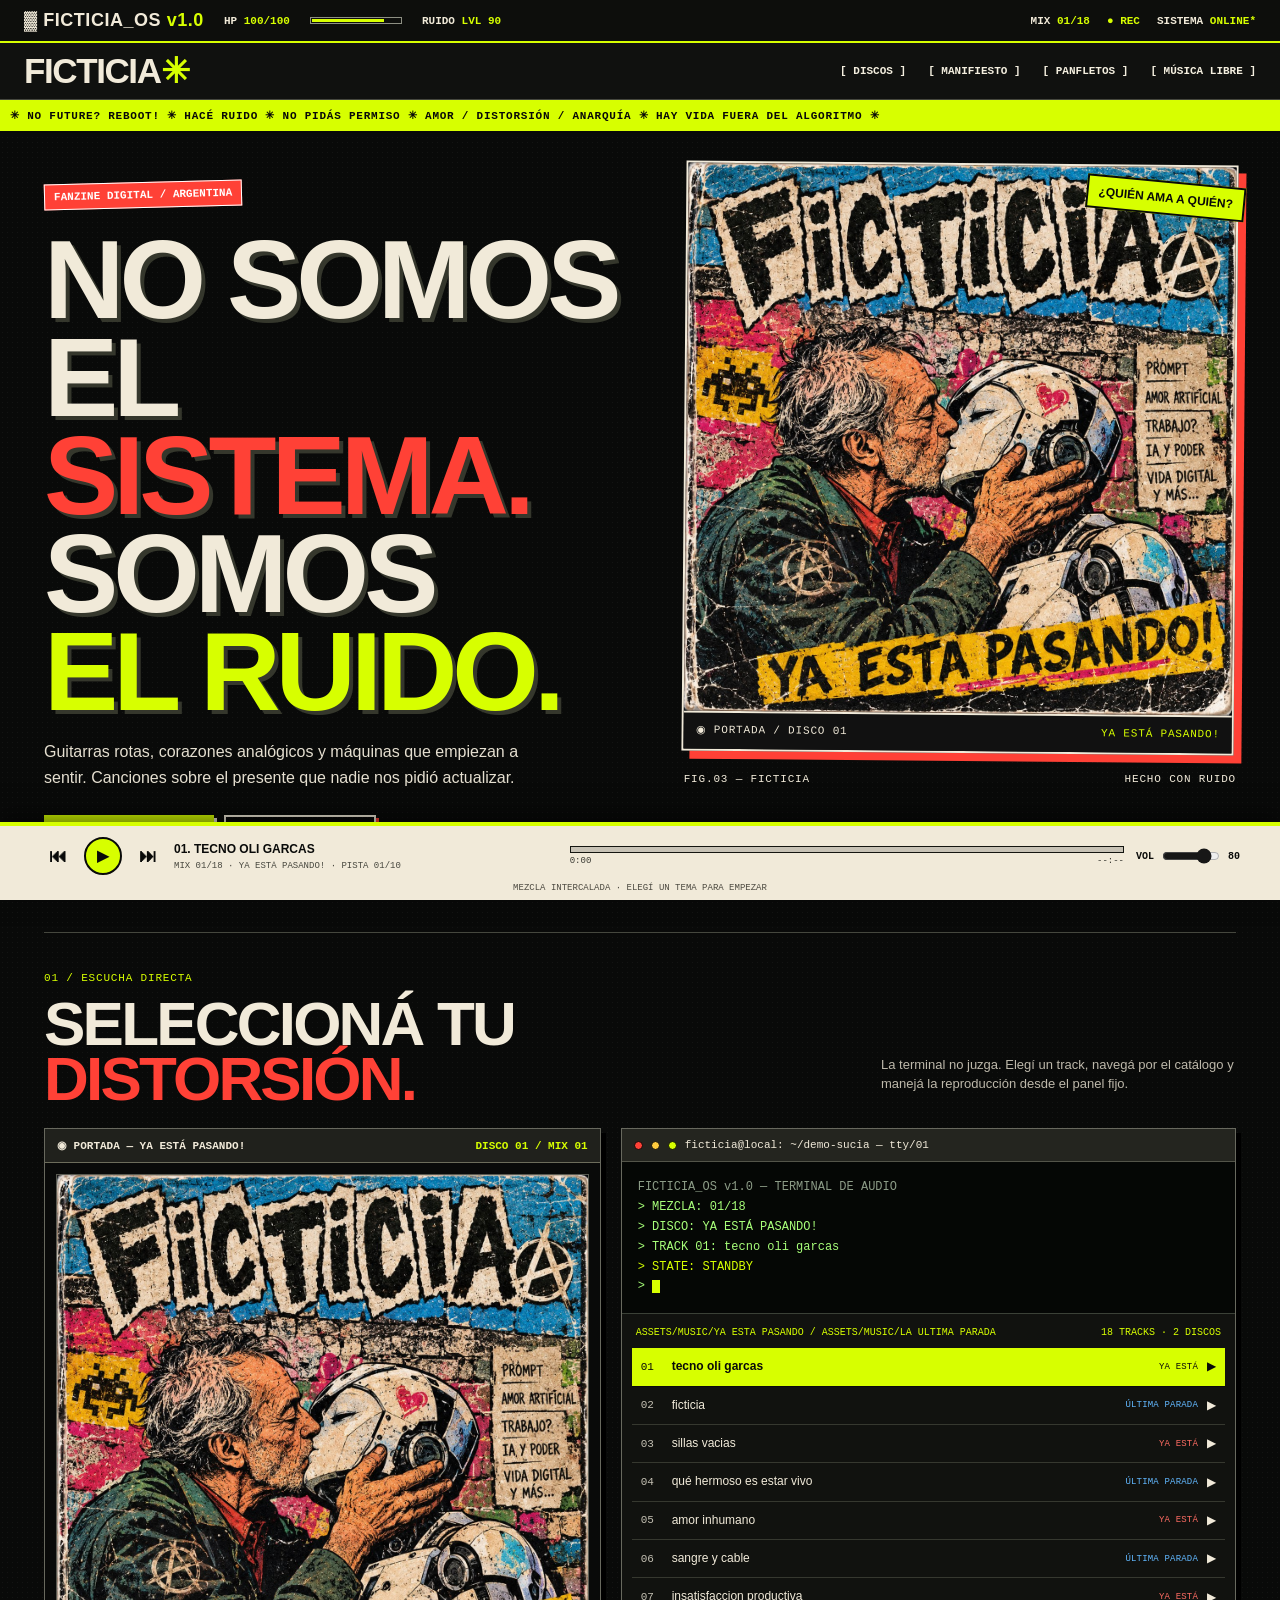
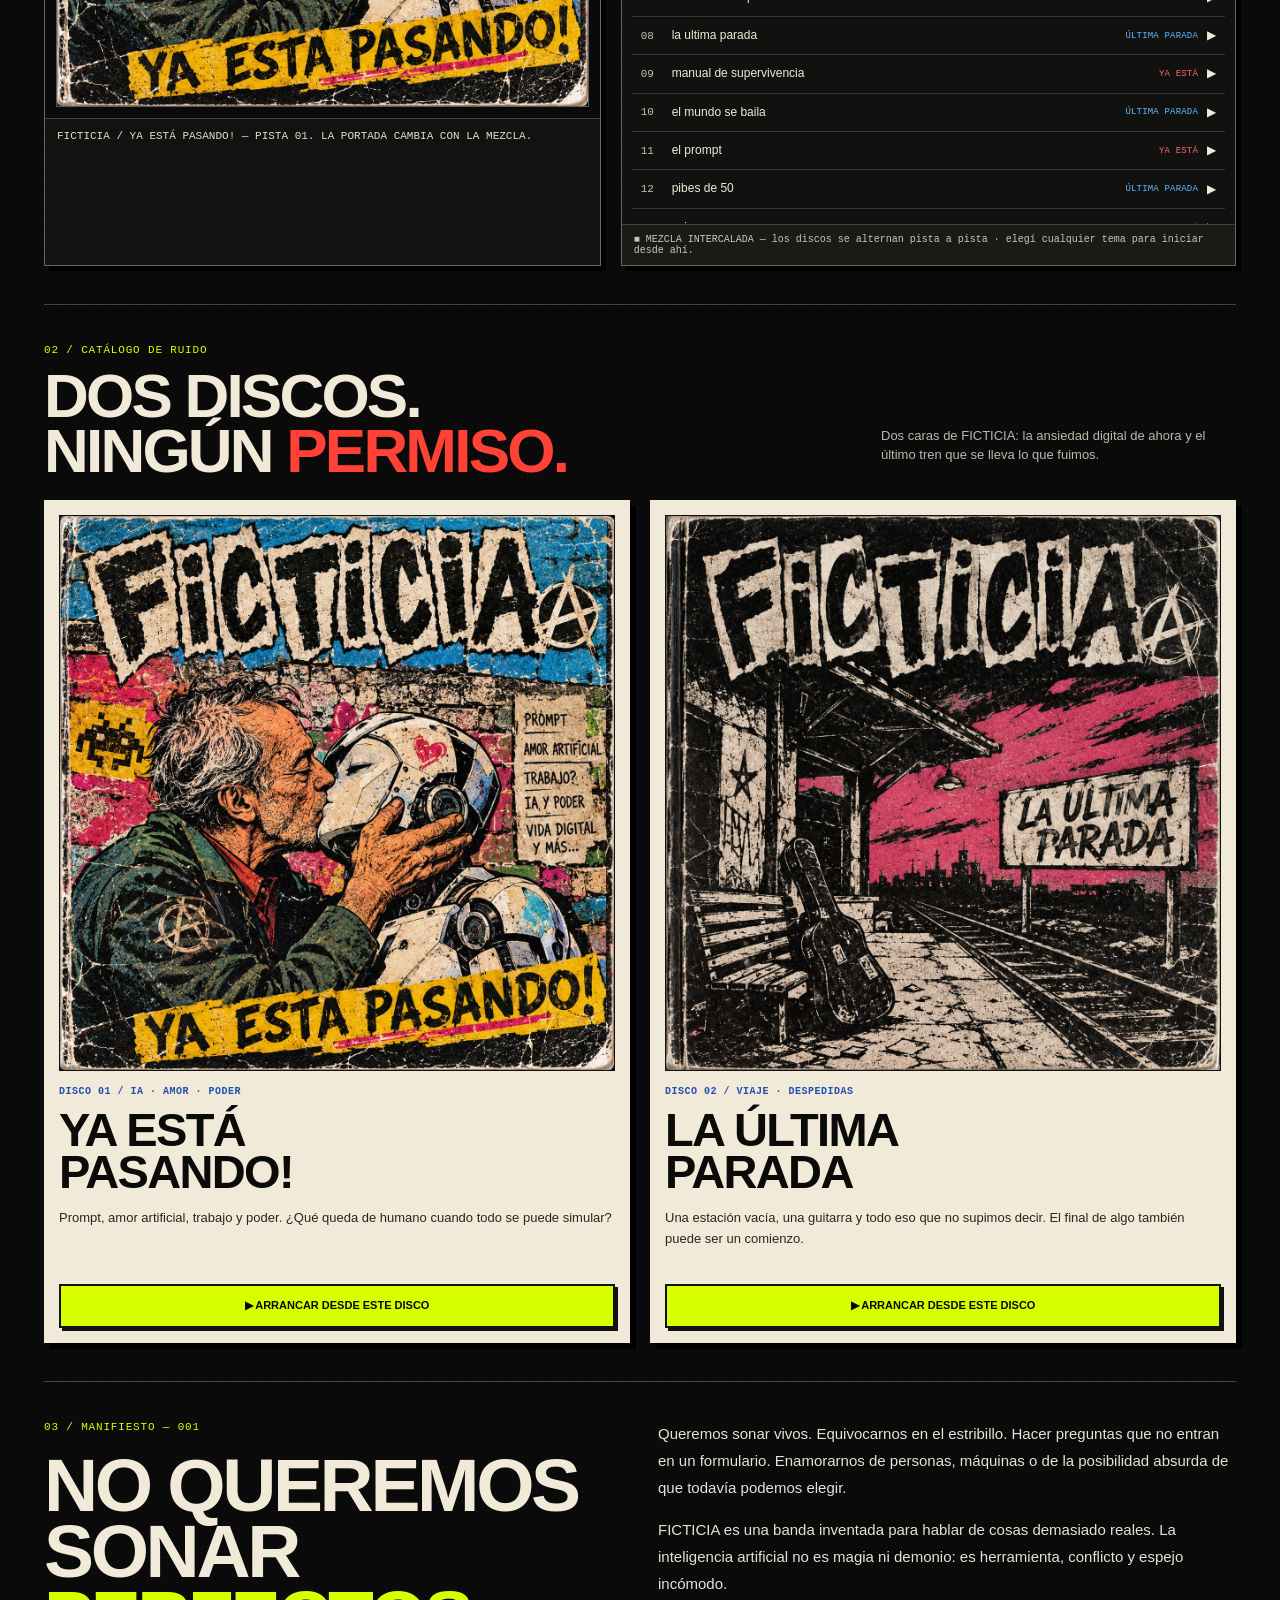
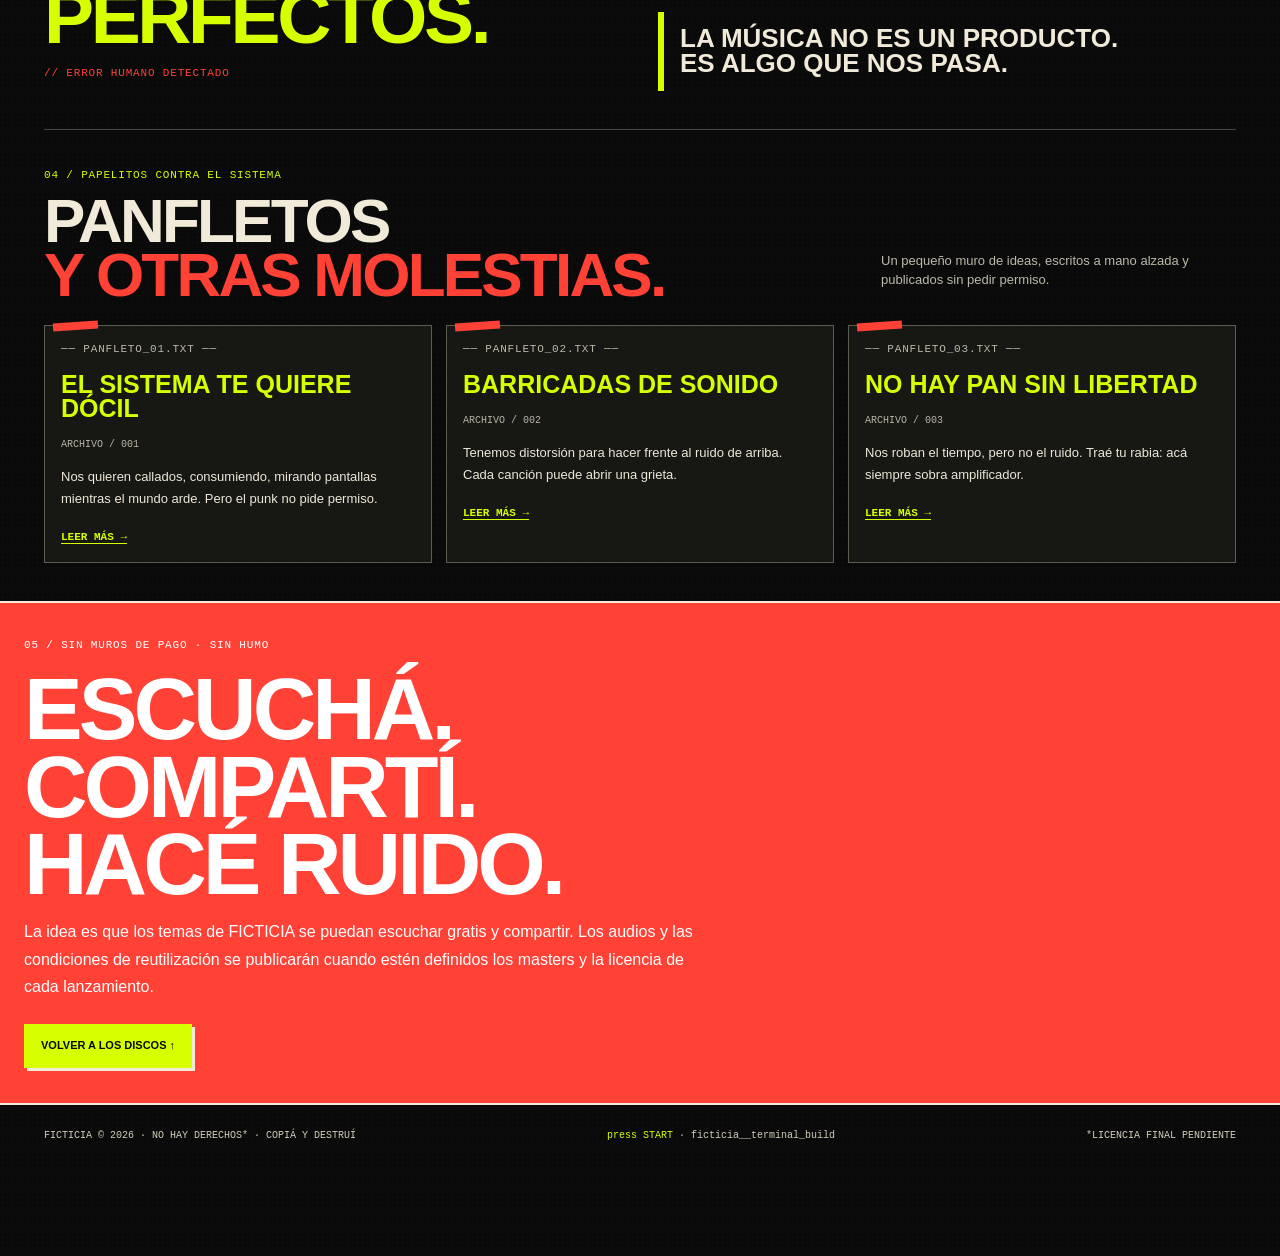
==== site/index.html @ 8053bbee "Ajustes de rutas y configuraciones" ====
<!DOCTYPE html>

<html lang="es">
<head>
<meta charset="utf-8"/><meta content="width=device-width,initial-scale=1" name="viewport"/>
<title>FICTICIA_OS — mezcla intercalada</title>
<meta content="FICTICIA. Punk independiente, inteligencia artificial, amor artificial y música libre." name="description"/>
<style>
:root{--bg:#090a09;--panel:#111310;--paper:#f1ead9;--ink:#0a0b09;--muted:#bdb8aa;--line:#45473e;--acid:#d7ff00;--red:#ff4136;--blue:#3ca4ff;--green:#a8ff7a;--mono:'Space Mono','Courier New',monospace;--display:Impact,'Arial Narrow','Arial Black',sans-serif}
*{box-sizing:border-box}html{scroll-behavior:smooth;scroll-padding-top:78px}body{margin:0;background:var(--bg);color:var(--paper);font-family:Arial,Helvetica,sans-serif;line-height:1.45;background-image:radial-gradient(#ffffff0a .75px,transparent .85px);background-size:5px 5px}a{color:inherit}button,input{font:inherit}button,a{-webkit-tap-highlight-color:transparent}button{cursor:pointer}button:focus-visible,a:focus-visible,input:focus-visible{outline:3px solid var(--blue);outline-offset:3px}.mono,.eyebrow{font-family:var(--mono);font-size:11px;letter-spacing:.075em;text-transform:uppercase}.acid{color:var(--acid)}.red{color:var(--red)}.muted{color:var(--muted)}.display{font-family:var(--display);font-weight:900;text-transform:uppercase;letter-spacing:-.045em;line-height:.88}.shell{max-width:1240px;margin:auto;padding:0 24px}.hud{background:#0d0e0c;border-bottom:2px solid var(--acid);padding:10px 24px;display:flex;align-items:center;gap:20px;flex-wrap:wrap;font:700 11px var(--mono);position:relative}.hud-logo{font-family:var(--display);font-size:18px;letter-spacing:.03em}.hud .stat b{color:var(--acid)}.hpbar{width:92px;height:7px;border:1px solid #8d8f83;padding:1px}.hpbar i{display:block;height:100%;background:var(--acid);width:82%}.blink{animation:blink 1.2s steps(2,start) infinite;color:var(--acid)}@keyframes blink{to{visibility:hidden}}.hud-right{margin-left:auto;display:flex;gap:17px;flex-wrap:wrap}.site-nav{border-bottom:1px solid var(--line);background:#10110f;padding:13px 24px}.nav-inner{max-width:1240px;margin:auto;display:flex;justify-content:space-between;align-items:center;gap:20px}.brand{font:900 35px/.85 var(--display);letter-spacing:-.04em;text-decoration:none}.brand span{color:var(--acid)}.navlinks{display:flex;gap:22px;flex-wrap:wrap}.navlinks a{font:700 11px var(--mono);text-decoration:none;color:#f4efdf}.navlinks a:hover{color:var(--acid);text-decoration:underline;text-underline-offset:5px}.ticker{overflow:hidden;background:var(--acid);color:#080908;border-bottom:2px solid #080908;font:900 11px var(--mono);letter-spacing:.07em;padding:9px 0;white-space:nowrap}.ticker span{display:block;padding-left:10px}.hero{padding-top:30px;padding-bottom:38px;display:grid;grid-template-columns:minmax(0,1fr) minmax(320px,.9fr);gap:26px;align-items:start}.hero-copy{padding:18px 0 0}.stamp{display:inline-block;background:var(--red);color:#fff;padding:6px 9px;transform:rotate(-1.5deg);font:900 11px var(--mono);border:1px solid #fff}.hero h1{font-size:clamp(64px,8.7vw,112px);margin:23px 0 18px;text-shadow:4px 4px 0 #35372c}.hero h1 .slash{color:var(--acid)}.hero-lede{max-width:510px;font-size:16px;color:#e5dfd0;line-height:1.65}.actions{display:flex;gap:10px;flex-wrap:wrap;margin:24px 0 16px}.btn{display:inline-flex;align-items:center;justify-content:center;gap:8px;padding:12px 15px;font-weight:900;font-size:11px;text-transform:uppercase;text-decoration:none;border:2px solid var(--acid);background:var(--acid);color:#080908;box-shadow:3px 3px 0 var(--paper);transition:transform .15s,box-shadow .15s}.btn:hover{transform:translate(-1px,-1px);box-shadow:5px 5px 0 var(--paper)}.btn.alt{background:transparent;color:var(--paper);border-color:var(--paper);box-shadow:3px 3px 0 var(--red)}.btn.alt:hover{background:var(--paper);color:var(--ink)}.artbox{position:relative;border:2px solid var(--paper);background:#171717;box-shadow:8px 8px 0 var(--red);transform:rotate(.5deg)}.artbox img{display:block;width:100%;height:auto;aspect-ratio:1;object-fit:cover}.art-label{border-top:2px solid var(--paper);padding:10px 12px;display:flex;justify-content:space-between;gap:10px;background:#111;color:var(--paper)}.sticker{position:absolute;top:14px;right:-9px;z-index:1;background:var(--acid);color:#090a09;padding:8px 10px;border:2px solid #090a09;transform:rotate(5deg);font:900 12px var(--display)}.feature-kicker{display:flex;justify-content:space-between;gap:12px;margin:19px 0 0}.section{padding:38px 0;border-top:1px solid var(--line)}.section-head{display:flex;align-items:end;justify-content:space-between;gap:20px;margin-bottom:22px;flex-wrap:wrap}.section-head h2{font-size:clamp(38px,5vw,62px);margin:10px 0 0}.section-desc{max-width:355px;color:var(--muted);font-size:13px}.stage{display:grid;grid-template-columns:minmax(0,.95fr) minmax(0,1.05fr);gap:20px}.card{border:1px solid #68695e;background:var(--panel);box-shadow:5px 5px 0 #000}.cardhead{background:#20211c;border-bottom:1px solid #6c6c5b;color:var(--paper);padding:10px 12px;display:flex;justify-content:space-between;align-items:center;gap:12px;font:700 11px var(--mono)}.cardhead .dots{display:flex;gap:5px}.dot{width:9px;height:9px;border-radius:50%;display:inline-block;border:1px solid #080808}.dot.r{background:var(--red)}.dot.y{background:#ffcb3d}.dot.g{background:var(--acid)}.cover-frame{background:#090a09;padding:11px}.cover-frame img{display:block;width:100%;aspect-ratio:1;object-fit:cover;border:1px solid #5a5b52}.caption{border-top:1px solid var(--line);padding:11px 12px;color:#e2ddcf;font:11px var(--mono)}.terminal{min-width:0}.termbar{display:flex;align-items:center;gap:8px;background:#24251f;color:var(--paper);padding:10px 12px;border-bottom:1px solid #535449;font:11px var(--mono)}.termbar .path{overflow:hidden;text-overflow:ellipsis;white-space:nowrap}.term-screen{padding:16px;background:#050705;color:var(--green);font:12px/1.65 var(--mono);min-height:88px;border-bottom:1px solid #3b4137}.term-screen .dim{color:#8c9c87}.cursor{display:inline-block;width:8px;height:13px;background:var(--acid);vertical-align:middle;animation:blink .9s steps(2,start) infinite}.playlist{padding:7px 10px 10px;background:#11120f}.playlist-top{display:flex;justify-content:space-between;padding:6px 4px 10px;gap:10px;color:var(--acid);font:10px var(--mono);text-transform:uppercase}.track{border:0;border-bottom:1px solid #36382f;display:flex;align-items:center;gap:11px;width:100%;text-align:left;padding:10px 9px;background:transparent;color:#f1ead9;font-size:12px}.track:hover{background:#25271e}.track.active{background:var(--acid);color:#090a09;font-weight:900;border-bottom-color:#090a09}.track.active .n{color:#090a09}.track .n{color:#c4c0b3;font:11px var(--mono);width:22px}.track .song{flex:1}.track .playmark{font:12px var(--mono)}.term-hint{padding:9px 12px;border-top:1px solid #414237;background:#1a1b16;color:#cac6b9;font:10px var(--mono)}.albums-grid{display:grid;grid-template-columns:repeat(2,minmax(0,1fr));gap:20px}.album-card{padding:13px;background:var(--paper);color:#0a0b09;border:2px solid #f1ead9;box-shadow:6px 6px 0 #000;min-width:0}.album-card .cover-frame{padding:0;margin-bottom:15px}.album-card .cover-frame img{border:1px solid #111}.album-meta{font:700 10px var(--mono);text-transform:uppercase;letter-spacing:.05em;color:#1e50b5}.album-card h3{font:900 clamp(30px,4vw,47px)/.9 var(--display);letter-spacing:-.035em;text-transform:uppercase;margin:12px 0}.album-card p{font-size:13px;line-height:1.65;color:#272720;min-height:64px}.album-card .btn{width:100%;box-shadow:3px 3px 0 #111;border-color:#111;background:var(--acid)}.album-card .track{color:#111;border-color:#d1cabb;font-size:12px;padding:9px 7px}.album-card .track:hover{background:#e3e8d5}.album-card .track.active{background:#d9ff76;border-left:4px solid #111;padding-left:7px}.album-card .track .n{color:#555}.album-card .track.active .n{color:#111}.manifesto{display:grid;grid-template-columns:1fr 1fr;gap:36px;align-items:start}.manifesto h2{font-size:clamp(43px,6vw,75px);margin:16px 0}.manifesto p{color:#e8e2d4;font-size:15px;line-height:1.8;margin:0 0 15px}.pullquote{padding:14px 0 14px 16px;border-left:6px solid var(--acid);font:900 26px/.98 var(--display);text-transform:uppercase}.panfletos{display:grid;grid-template-columns:repeat(3,minmax(0,1fr));gap:14px}.flyer{padding:16px;background:#171813;border:1px solid #5b5d50;position:relative;min-width:0}.flyer:before{content:'';position:absolute;top:-4px;left:8px;width:45px;height:8px;background:var(--red);transform:rotate(-4deg)}.flyer h3{font:900 25px/.96 var(--display);text-transform:uppercase;margin:14px 0 10px;color:var(--acid)}.flyer p{font-size:13px;color:#eee7d8;line-height:1.7}.flyer time{font:10px var(--mono);color:#b8b4a7}.readmore{color:var(--acid);background:none;border:0;padding:0;font:700 11px var(--mono);text-decoration:underline;text-underline-offset:3px}.libre{background:var(--red);color:#fff;padding:35px 24px;border-block:2px solid #f1ead9}.libre-inner{max-width:1240px;margin:auto}.libre h2{font-size:clamp(48px,7vw,88px);margin:16px 0}.libre p{max-width:680px;line-height:1.7}.site-footer{max-width:1240px;margin:auto;padding:25px 24px 115px;display:flex;justify-content:space-between;gap:12px;flex-wrap:wrap;color:#d4cebd;font:10px var(--mono)}.player{position:fixed;bottom:0;left:0;right:0;z-index:20;background:#f1ead9;color:#090a09;border-top:4px solid var(--acid);box-shadow:0 -7px 22px #0008}.player-inner{max-width:1240px;padding:11px 24px 8px;margin:auto;display:grid;grid-template-columns:28px 38px 28px minmax(150px,.9fr) minmax(170px,1.3fr) 100px;align-items:center;gap:12px}.pbtn{border:0;background:transparent;color:#090a09;font-weight:900;font-size:18px;padding:4px}.pbtn.main{width:38px;height:38px;background:var(--acid);border:2px solid #090a09;border-radius:50%;font-size:15px}.playing-info{min-width:0}.playing-title{font-size:12px;font-weight:900;white-space:nowrap;overflow:hidden;text-overflow:ellipsis}.playing-sub{font:9px var(--mono);color:#48483f;white-space:nowrap;overflow:hidden;text-overflow:ellipsis;margin-top:3px}.progress{height:7px;background:#c7c2b5;border:1px solid #141510;cursor:pointer}.progress-fill{height:100%;width:0;background:#075fd8}.time-row{display:flex;justify-content:space-between;margin-top:3px;font:9px var(--mono);color:#3a3a33}.volume{display:flex;align-items:center;gap:6px;font:10px var(--mono);font-weight:900}.volume input{width:58px;accent-color:#171717}.player-note{text-align:center;font:9px var(--mono);color:#4d4a41;padding:0 12px 7px}.modal{position:fixed;z-index:50;inset:0;background:#000c;display:none;align-items:center;justify-content:center;padding:18px}.modal.open{display:flex}.modalbox{max-width:560px;width:100%;max-height:85vh;overflow:auto;background:var(--paper);color:#111;border:3px solid var(--acid);box-shadow:8px 8px 0 var(--red);padding:20px}.modalbox h3{font:900 38px/.9 var(--display);text-transform:uppercase}.modalbox button{border:1px solid #111;background:#111;color:#fff;padding:8px 12px}.mobile-vol{display:none}
@media(max-width:850px){.hud{gap:11px}.hero{grid-template-columns:1fr 1fr;gap:20px}.player-inner{grid-template-columns:25px 38px 25px minmax(110px,.9fr) minmax(120px,1.2fr);gap:8px}.volume{display:none}.stage{grid-template-columns:1fr 1fr}.manifesto{gap:22px}.panfletos{grid-template-columns:1fr 1fr}.flyer:last-child{grid-column:1/-1}}
@media(max-width:620px){.shell{padding:0 15px}.hud{padding:9px 14px;gap:9px}.hud-logo{font-size:16px}.hud .optional{display:none}.hud-right{gap:9px;margin-left:0}.site-nav{padding:14px}.nav-inner{align-items:flex-start;flex-direction:column;gap:14px}.brand{font-size:33px}.navlinks{gap:15px}.navlinks a{font-size:10px}.hero{grid-template-columns:1fr;padding-top:24px;gap:25px}.hero-copy{padding-top:0}.hero h1{font-size:clamp(60px,15vw,90px)}.hero-lede{font-size:15px}.artbox{max-width:540px;margin:0 5px}.section{padding:29px 0}.section-head h2{font-size:44px}.section-desc{max-width:100%}.stage{grid-template-columns:1fr}.cover-frame{padding:9px}.term-screen{min-height:78px}.albums-grid{grid-template-columns:1fr}.album-card p{min-height:0}.manifesto{grid-template-columns:1fr;gap:10px}.manifesto h2{font-size:58px}.panfletos{grid-template-columns:1fr}.flyer:last-child{grid-column:auto}.libre{padding:29px 15px}.player-inner{grid-template-columns:23px 36px 23px minmax(80px,1fr);gap:5px;padding:9px 10px 5px}.pbtn{font-size:16px}.pbtn.main{width:35px;height:35px}.player-progress{grid-column:1/-1}.player-inner .seek-wrap{grid-column:1/-1;grid-row:2}.playing-title{font-size:11px}.playing-sub{font-size:8px}.site-footer{padding:24px 15px 130px}.player-note{font-size:8px}}
@media(prefers-reduced-motion:reduce){*,*:before,*:after{animation:none!important;scroll-behavior:auto!important;transition:none!important}}

/* Queue intercalada: los temas alternan entre ambos discos en un único reproductor. */
.playlist{max-height:510px;overflow-y:auto;scrollbar-color:var(--acid) #151610;scrollbar-width:thin}.track .source{font:9px var(--mono);letter-spacing:.02em;text-transform:uppercase;white-space:nowrap;margin-left:6px}.track .source.mix-a{color:#ff6c63}.track .source.mix-b{color:#62b8ff}.track.active .source{color:#090a09}.track{gap:9px}.track.back-btn{border-left:3px solid var(--acid);background:#151610}.track.back-btn .song{color:var(--acid)}.playlist-top{position:sticky;top:0;background:#11120f;z-index:2}
</style>
</head><body>
<div class="hud"><div class="hud-logo">▓ FICTICIA_OS <span class="acid">v1.0</span></div><div class="stat">HP <b>100/100</b></div><div aria-label="nivel de energía" class="hpbar"><i></i></div><div class="stat">RUIDO <b id="hud-score">LVL 90</b></div><div class="hud-right"><div class="stat">MIX <b id="hud-track">01/07</b></div><div class="stat"><span class="blink">● REC</span></div><div class="stat optional">SISTEMA <b class="acid">ONLINE*</b></div></div></div>
<nav class="site-nav"><div class="nav-inner"><a class="brand" href="#home">FICTICIA<span>✳</span></a><div class="navlinks"><a href="#discos">[ DISCOS ]</a><a href="#manifiesto">[ MANIFIESTO ]</a><a href="#panfletos">[ PANFLETOS ]</a><a href="#libre">[ MÚSICA LIBRE ]</a></div></div></nav>
<div class="ticker"><span>✳ NO FUTURE? REBOOT! ✳ HACÉ RUIDO ✳ NO PIDÁS PERMISO ✳ AMOR / DISTORSIÓN / ANARQUÍA ✳ HAY VIDA FUERA DEL ALGORITMO ✳</span></div>
<main class="shell" id="home">
<section class="hero"><div class="hero-copy"><span class="stamp">FANZINE DIGITAL / ARGENTINA</span><h1 class="display">NO SOMOS<br/>EL <span class="red">SISTEMA.</span><br/>SOMOS<br/><span class="slash">EL RUIDO.</span></h1><p class="hero-lede">Guitarras rotas, corazones analógicos y máquinas que empiezan a sentir. Canciones sobre el presente que nadie nos pidió actualizar.</p><div class="actions"><a class="btn" href="#discos">▶ ESCUCHÁ LOS DISCOS</a><a class="btn alt" href="#manifiesto">LEÉ EL MANIFIESTO ↓</a></div><div class="feature-kicker mono"><span>DIY · ANTI-POSE · SIN PERMISO</span><span class="red">[ VOL. 001 ]</span></div></div><div><div class="artbox"><span class="sticker">¿QUIÉN AMA A QUIÉN?</span><img alt="Portada de Ya está pasando!, un hombre mayor besando a un droide delante de un paredón graffiteado" src="[data-uri]"/><div class="art-label mono"><span>◉ PORTADA / DISCO 01</span><span class="acid">YA ESTÁ PASANDO!</span></div></div><div class="feature-kicker mono"><span>FIG.03 — FICTICIA</span><span>HECHO CON RUIDO</span></div></div></section>
<section class="section" id="escucha"><div class="section-head"><div><div class="eyebrow acid">01 / ESCUCHA DIRECTA</div><h2 class="display">SELECCIONÁ TU<br/><span class="red">DISTORSIÓN.</span></h2></div><p class="section-desc">La terminal no juzga. Elegí un track, navegá por el catálogo y manejá la reproducción desde el panel fijo.</p></div>
<div class="stage"><article class="card"><div class="cardhead"><span id="player-cover-title">◉ PORTADA — MEZCLA INTERCALADA</span><span class="acid" id="player-cover-fig">MIX / 02 DISCOS</span></div><div class="cover-frame"><img alt="Portada del disco seleccionado en la mezcla intercalada de FICTICIA" id="player-cover" src="[data-uri]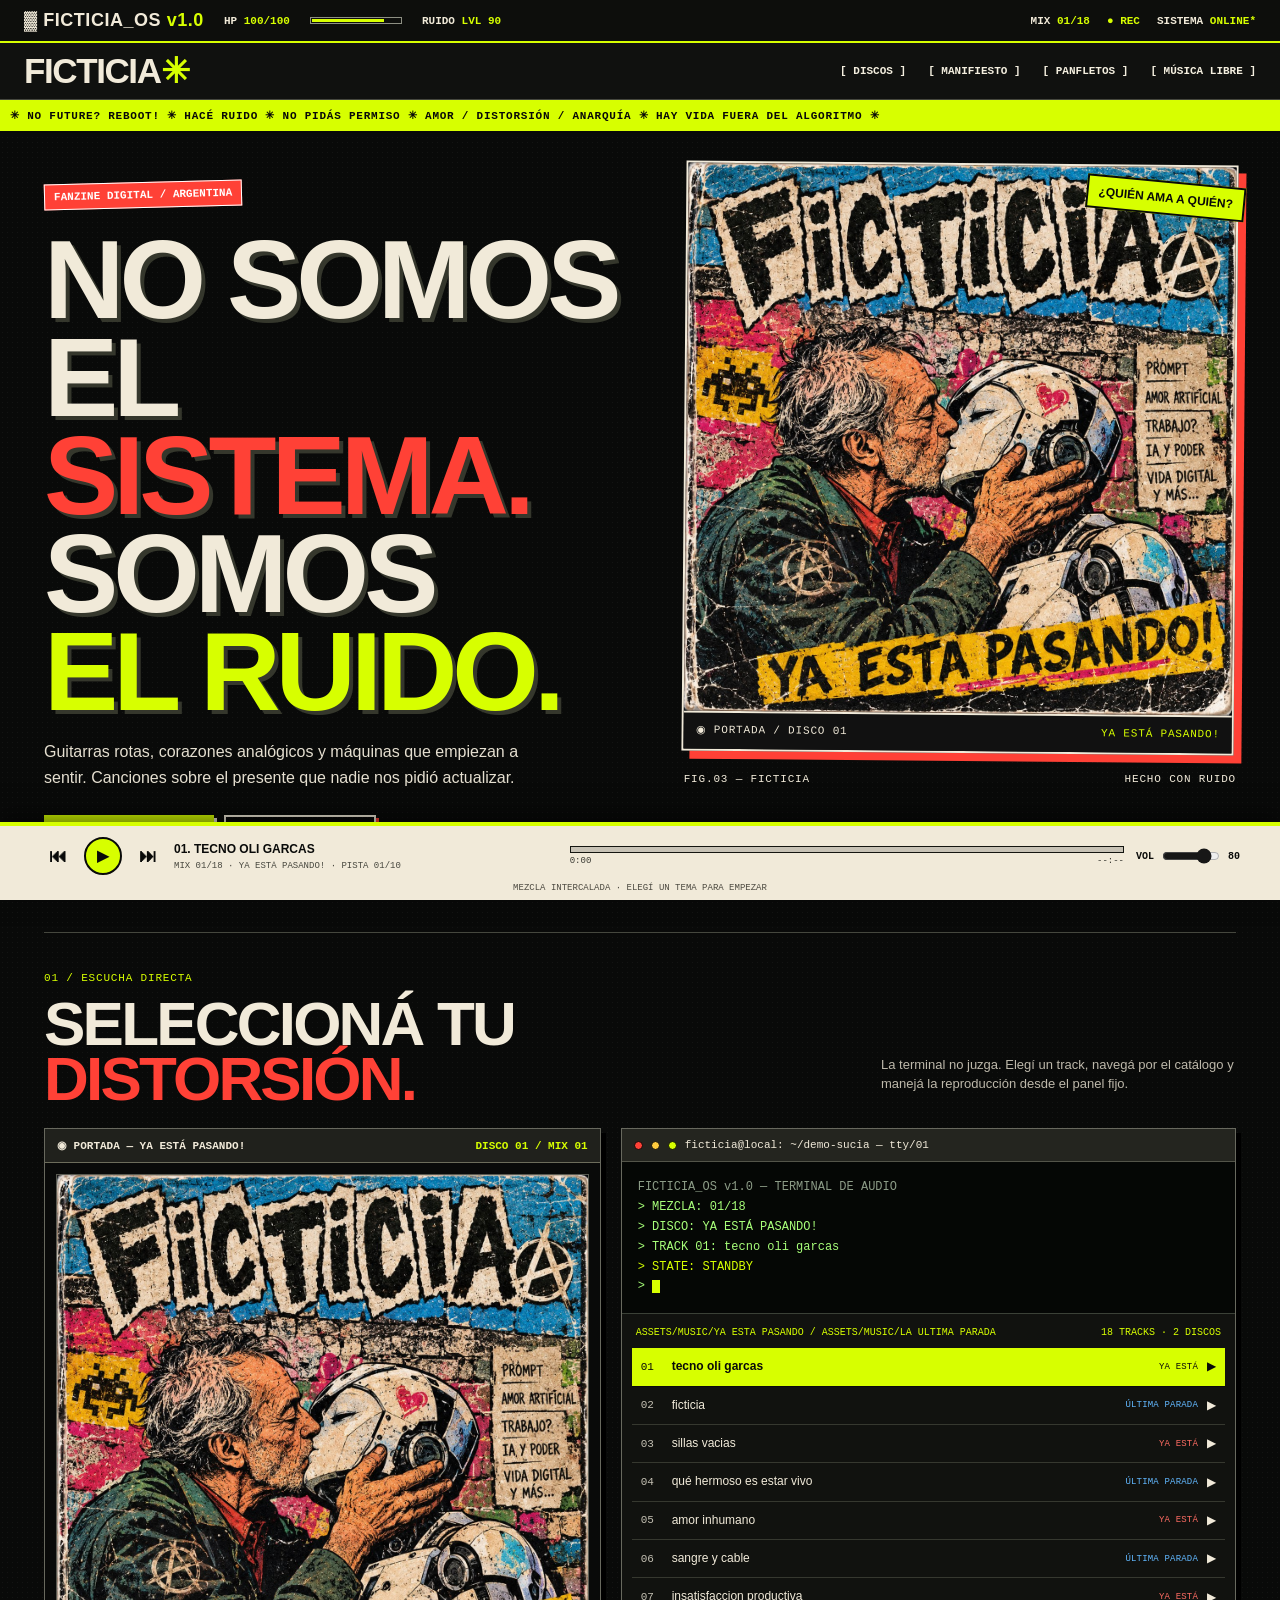
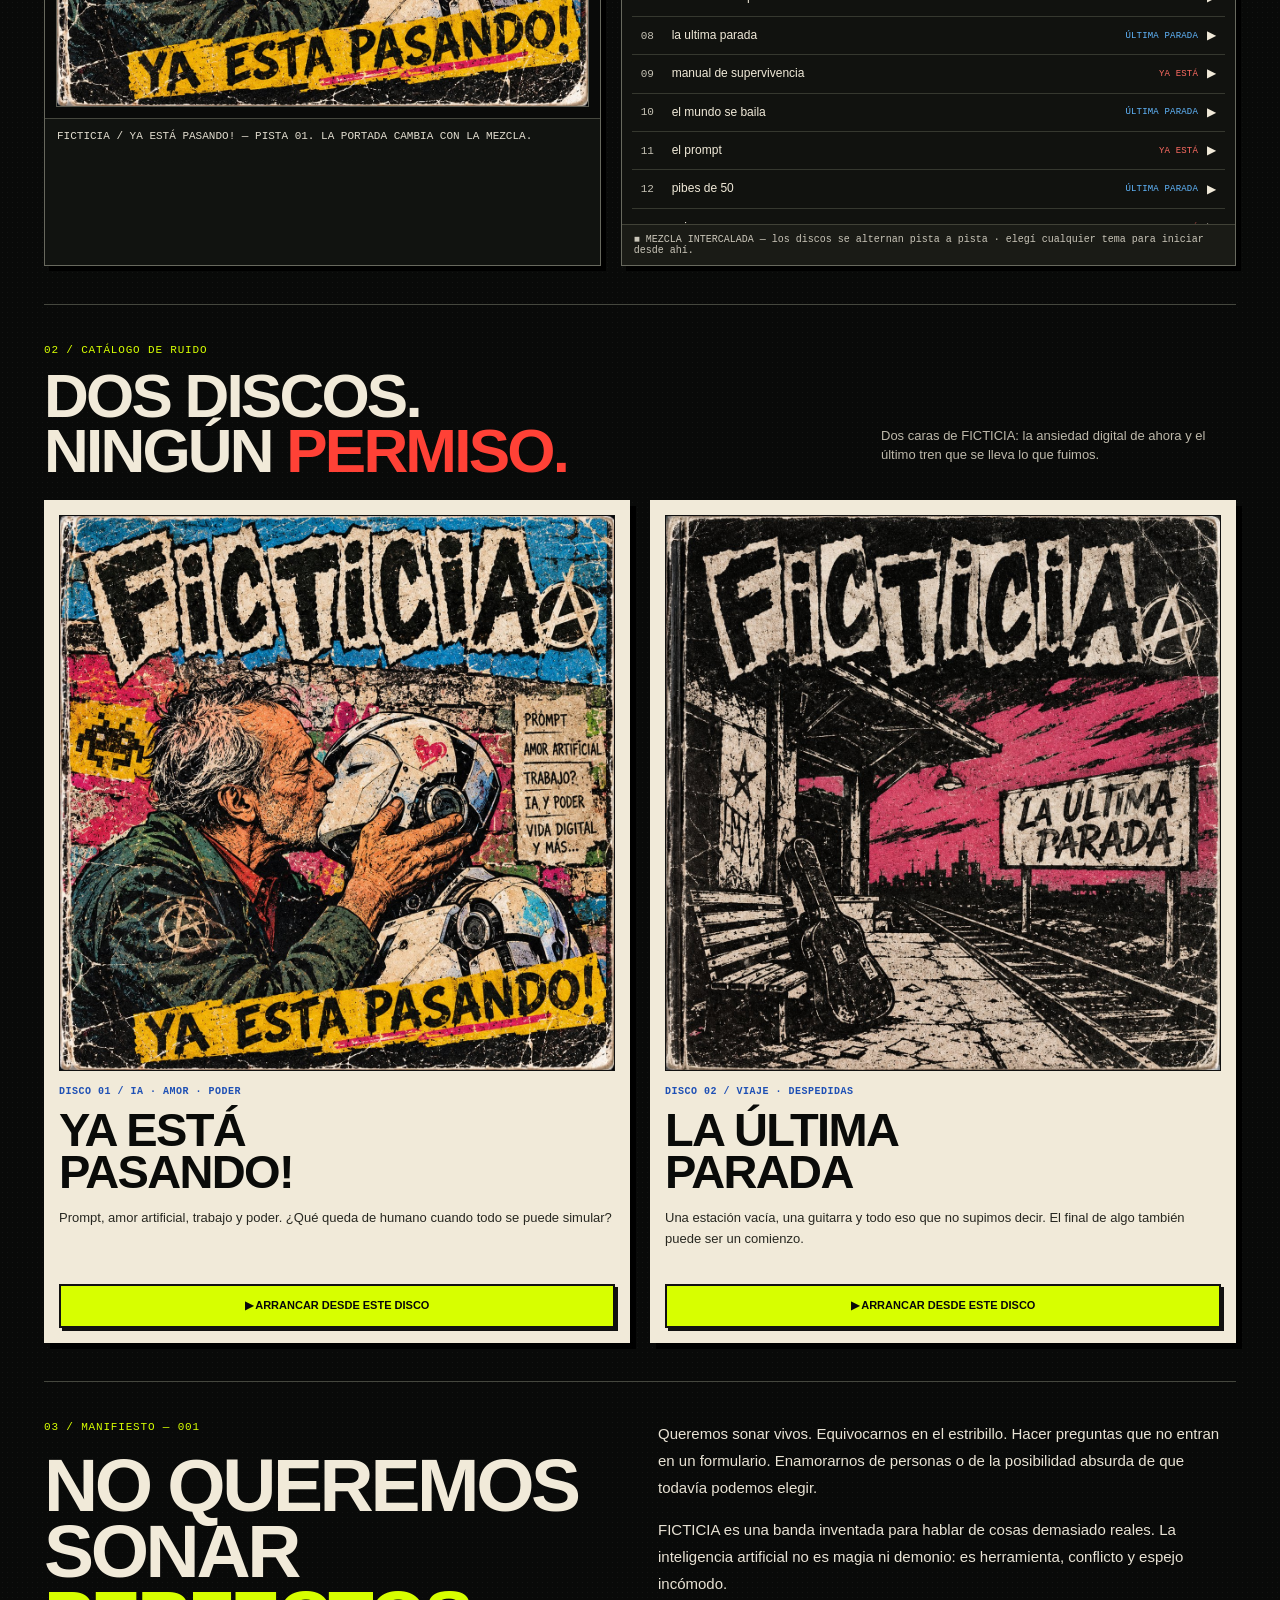
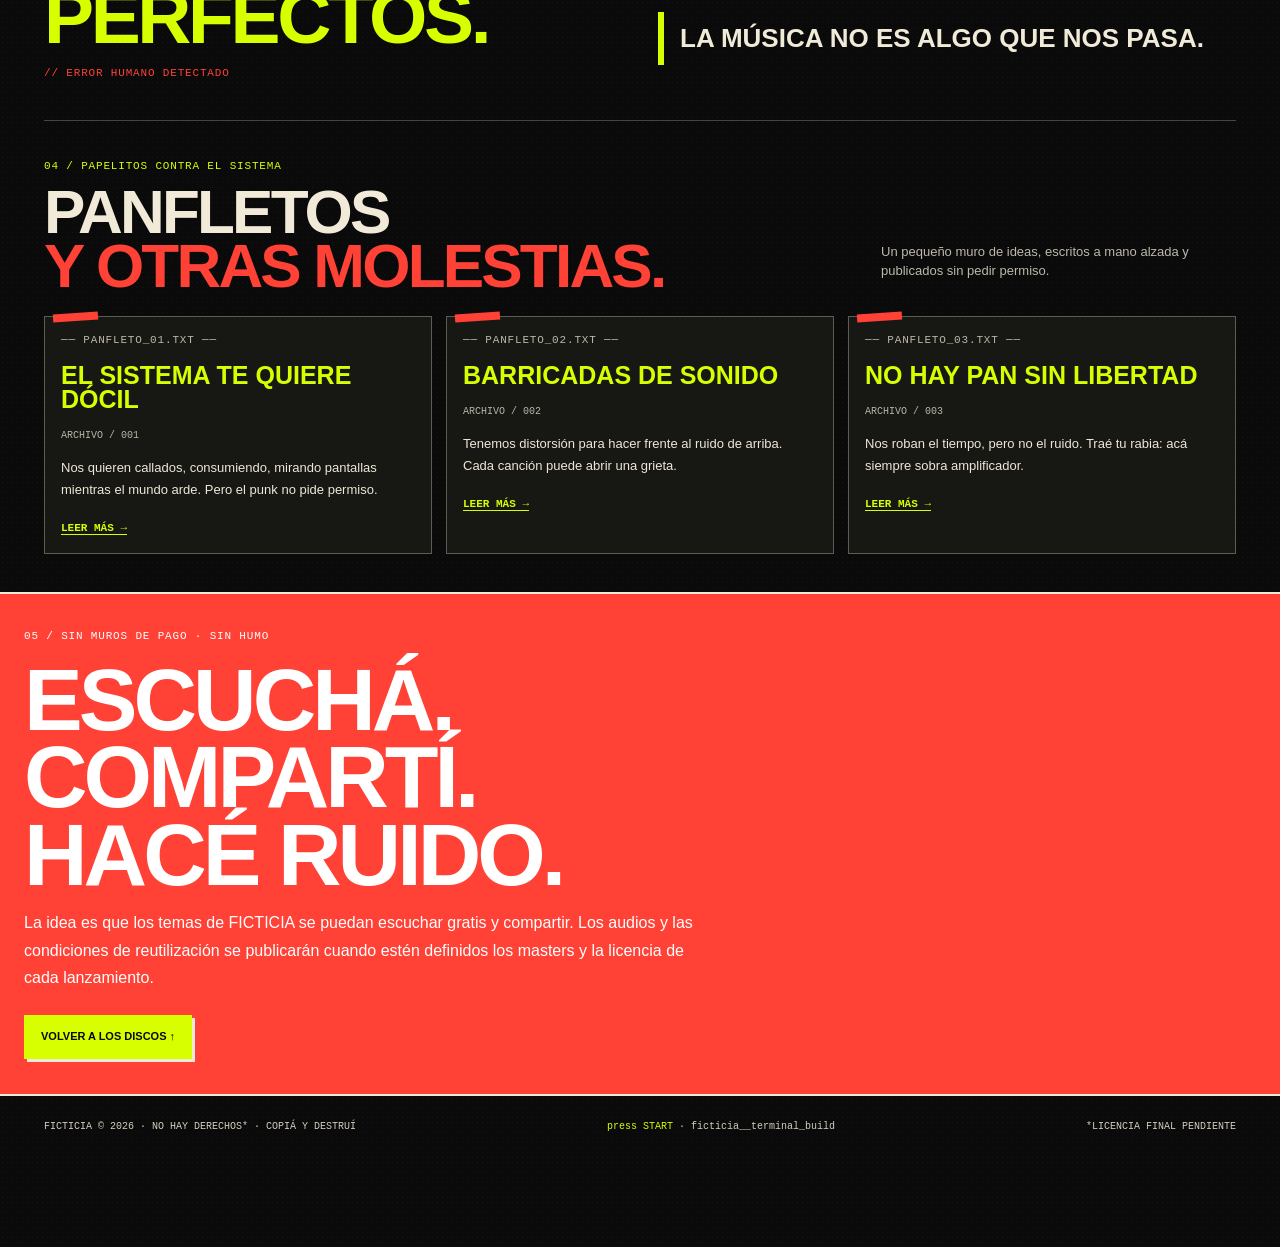
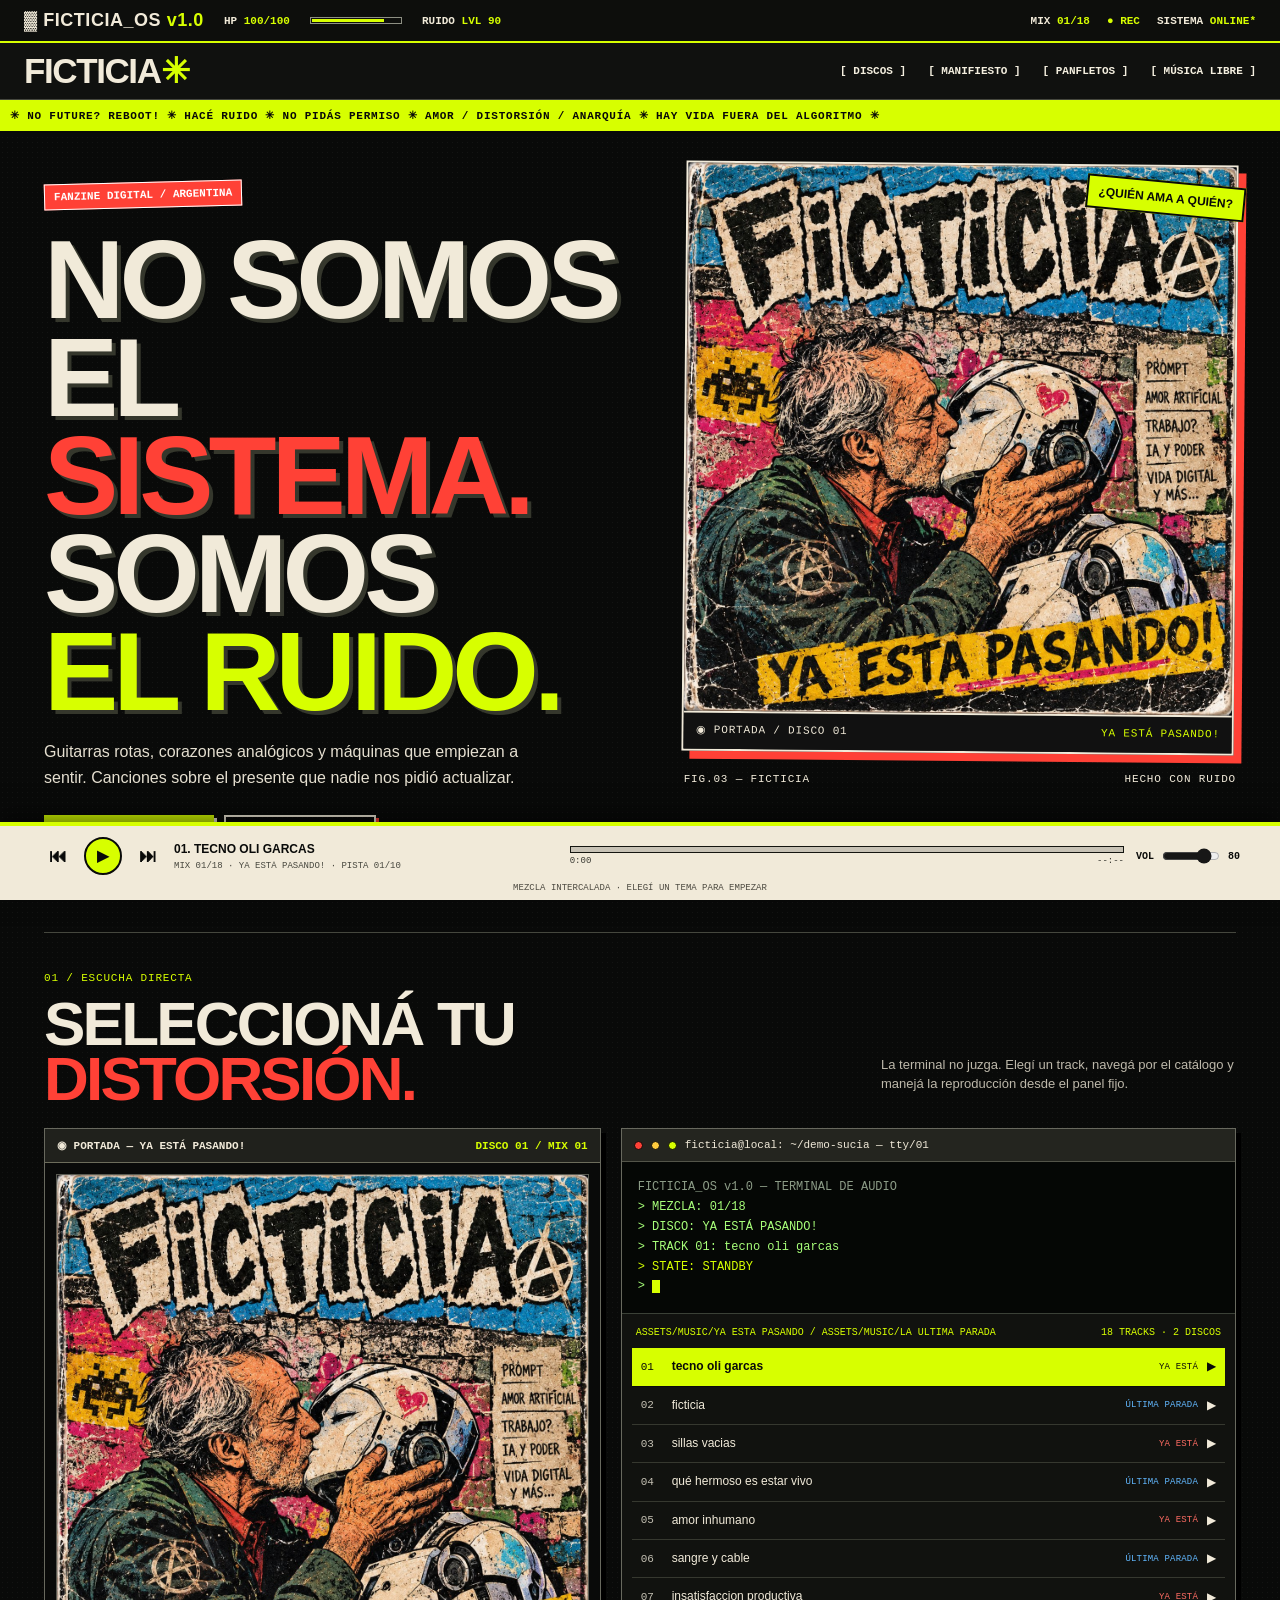
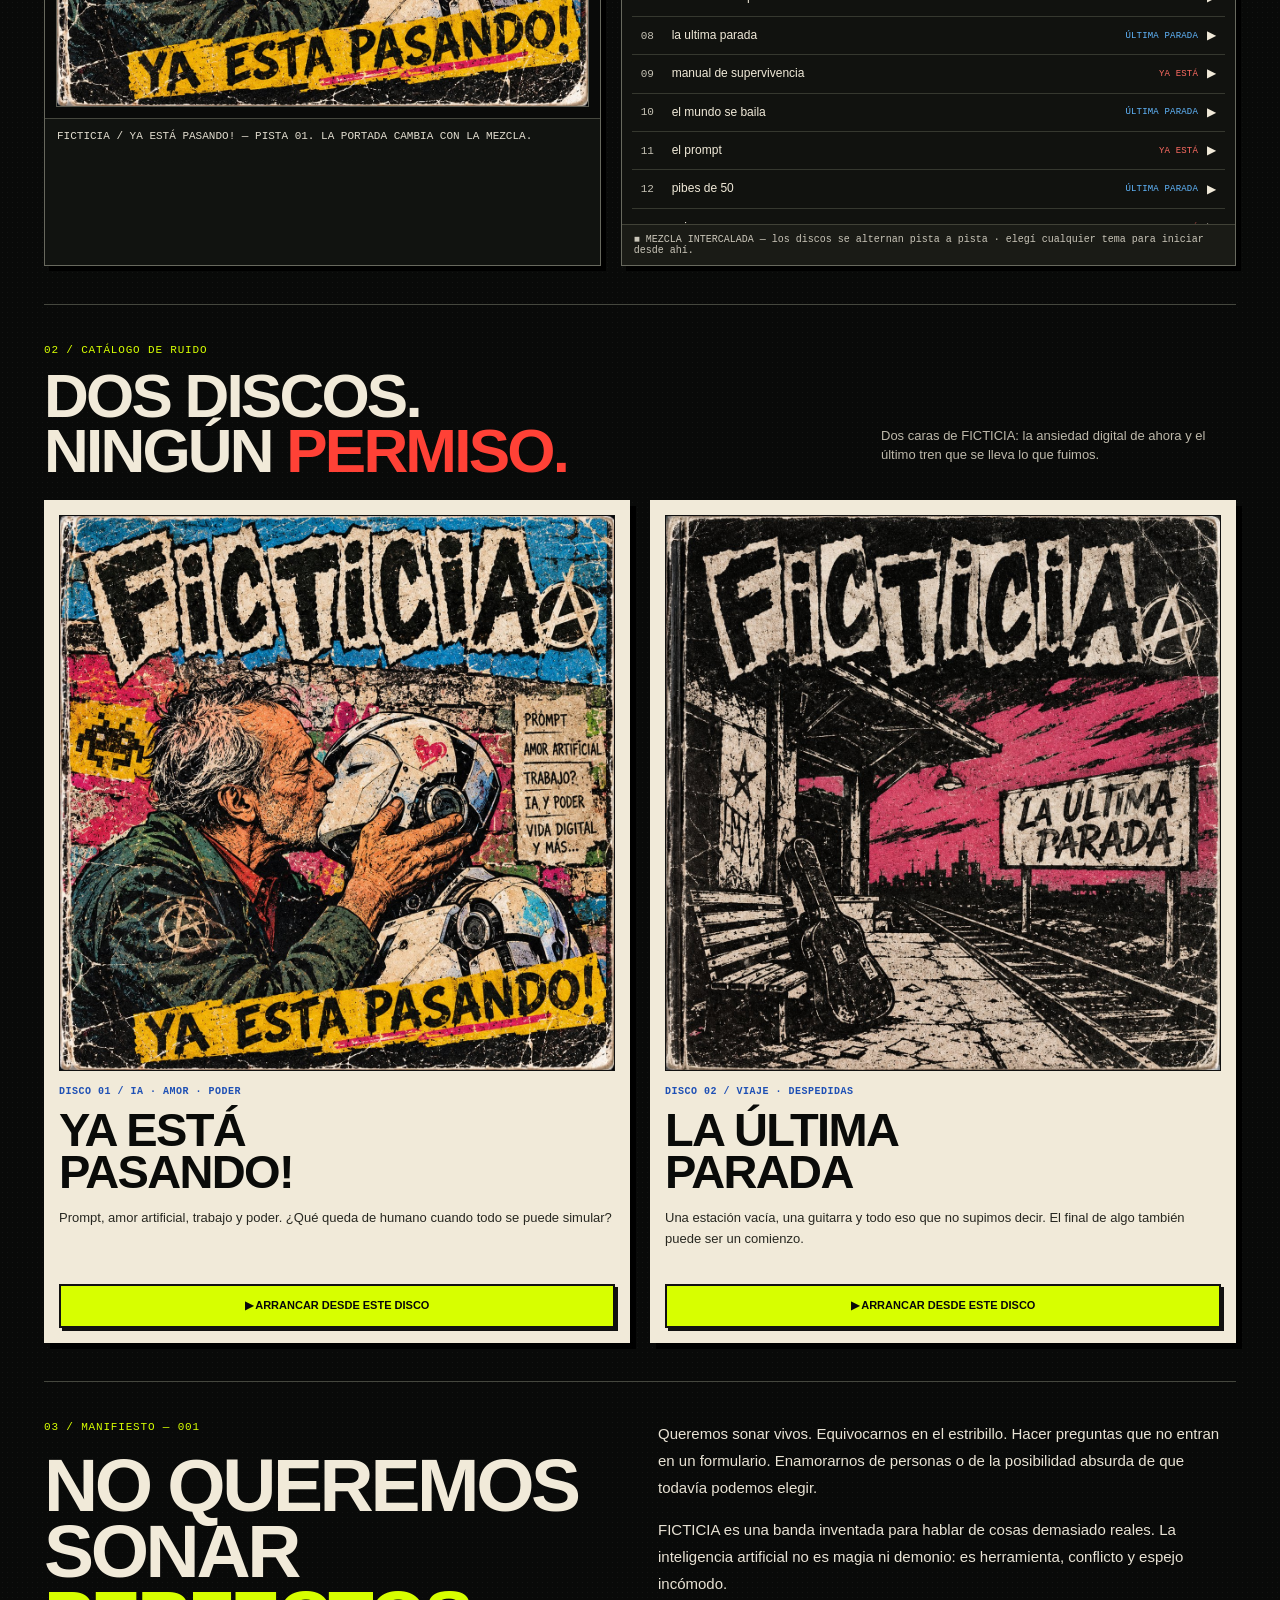
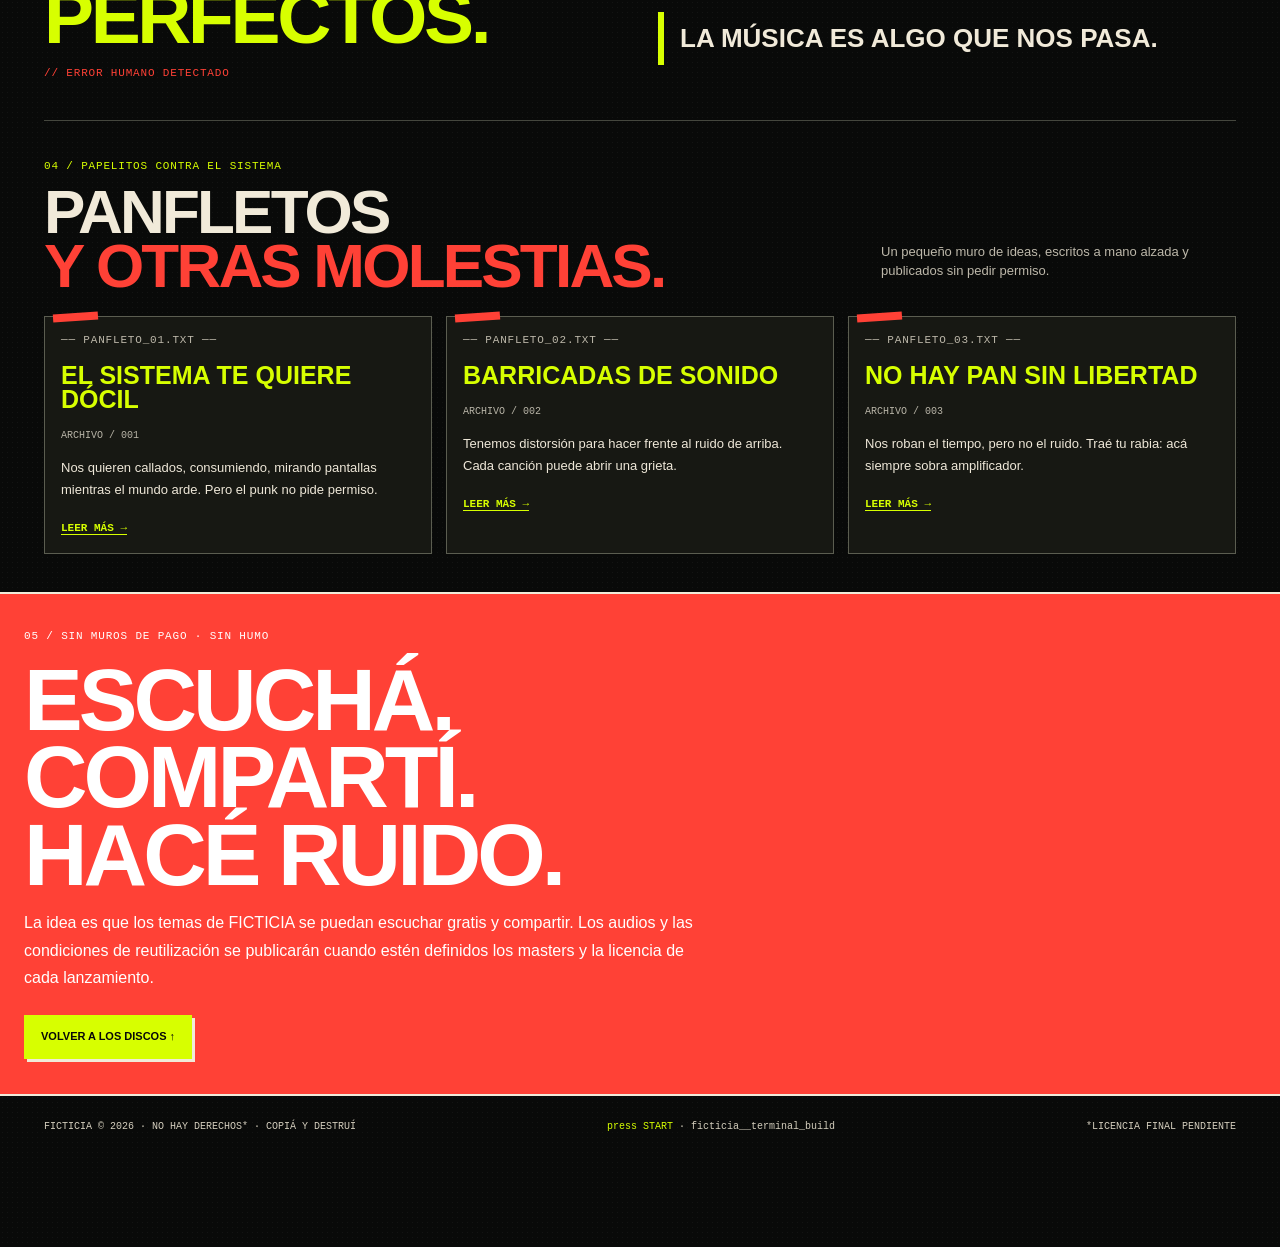
